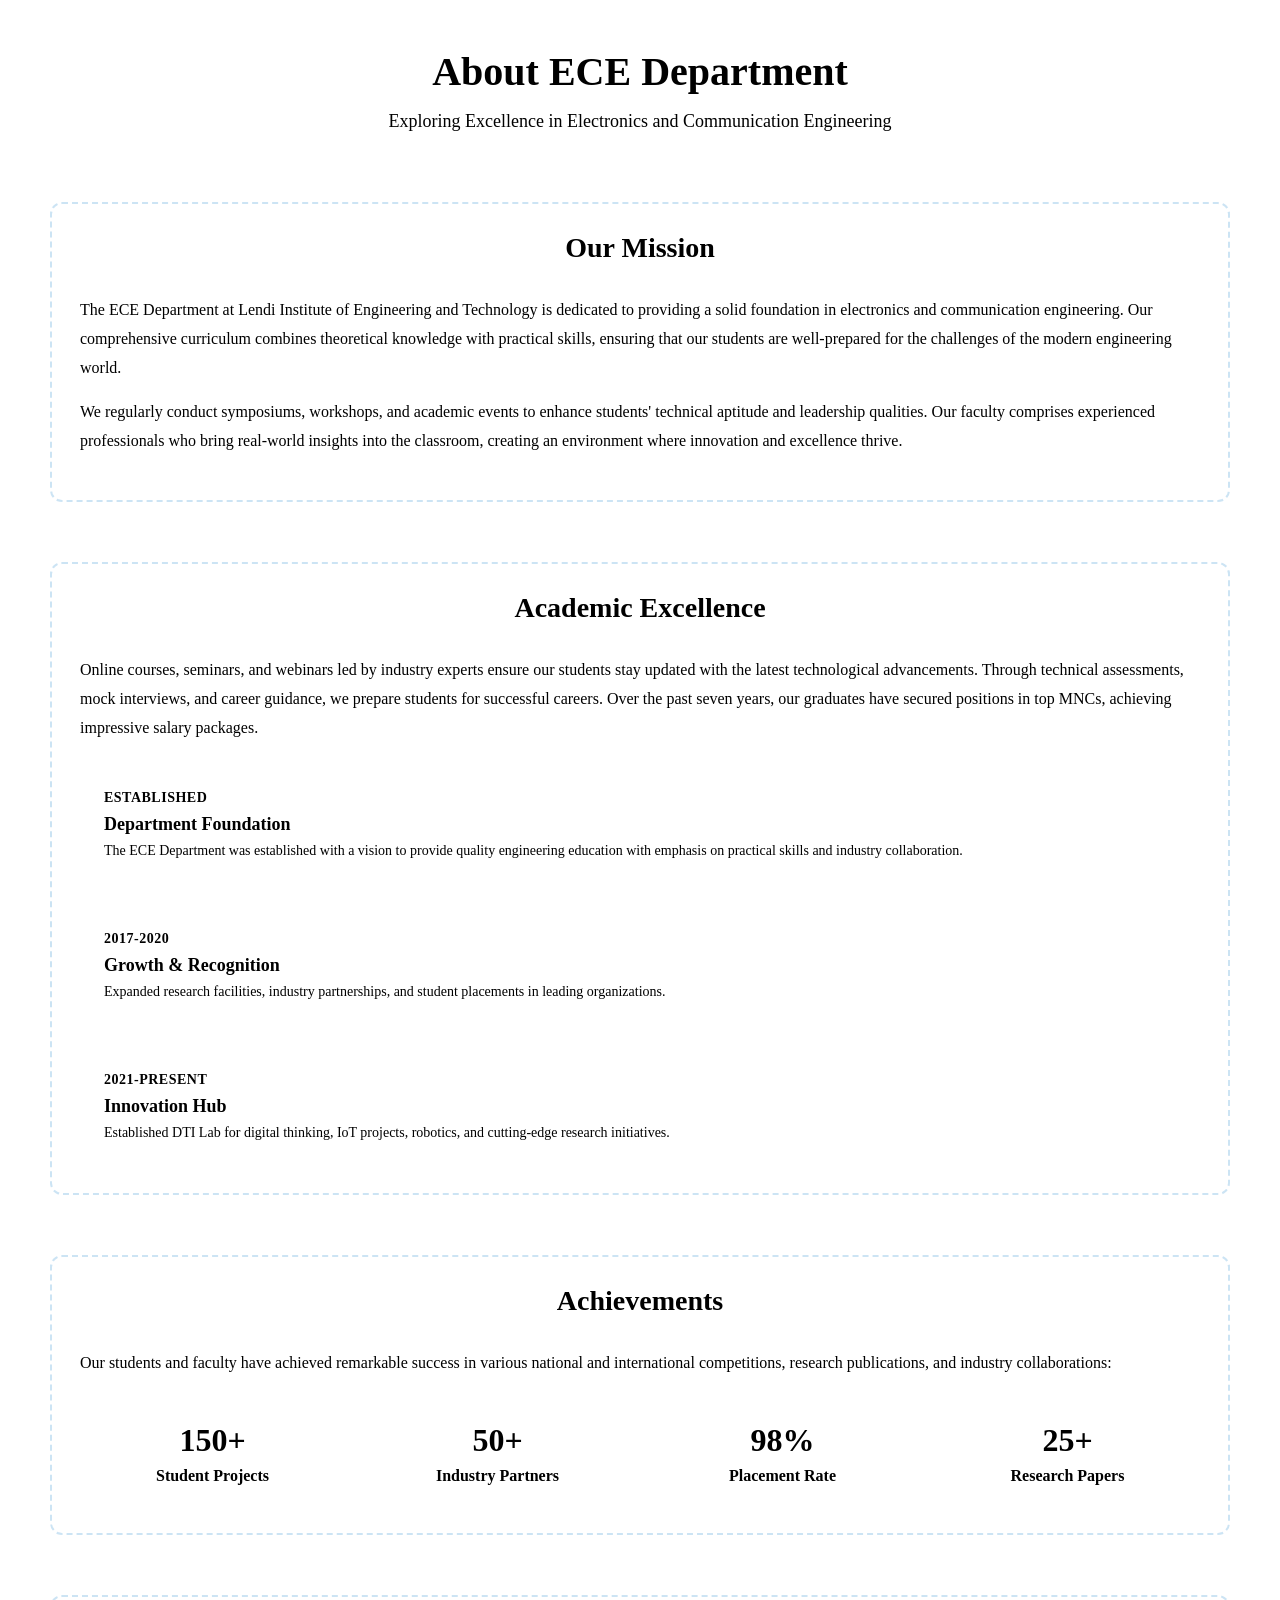
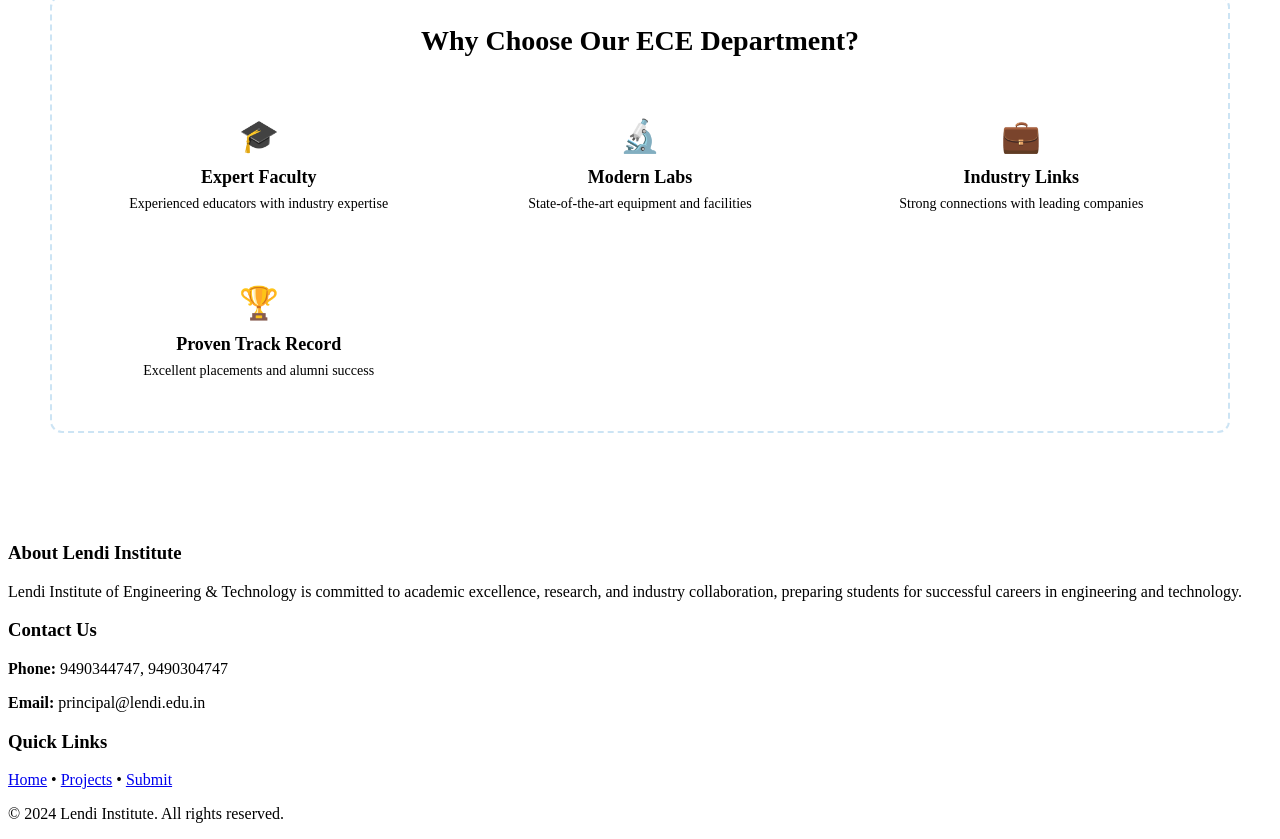
==== about.html @ 86495c18 "Add files via upload" ====
<!doctype html>
<html lang="en">
<head>
	<meta charset="utf-8">
	<meta name="viewport" content="width=device-width, initial-scale=1">
	<title>About Us | DTI Lab – Lendi Institute</title>
	<link href="https://fonts.googleapis.com/css2?family=Inter:wght@300;400;500;600;700;800&display=swap" rel="stylesheet">
	<link rel="stylesheet" href="CSS/style.css">
	<style>
		main {
			margin-top: 70px;
		}

		.container {
			max-width: 1200px;
			margin: 0 auto;
			padding: 40px 20px;
		}

		.page-header {
			text-align: center;
			margin-bottom: 60px;
		}

		.page-title {
			font-size: 40px;
			font-weight: 800;
			color: var(--primary);
			margin: 0 0 16px;
		}

		.page-subtitle {
			font-size: 18px;
			color: var(--muted);
			margin: 0;
			max-width: 600px;
			margin-left: auto;
			margin-right: auto;
		}

		.section {
			margin-bottom: 60px;
		}

		.section-title {
			font-size: 28px;
			font-weight: 800;
			color: var(--primary);
			margin: 0 0 20px;
			text-align: center;
			position: relative;
			padding-bottom: 12px;
		}
		
		.section-title::after {
			content: '';
			position: absolute;
			bottom: 0;
			left: 50%;
			transform: translateX(-50%);
			width: 60px;
			height: 4px;
			background: var(--accent);
			border-radius: 2px;
		}

		.framed-section {
			background: var(--card-bg);
			border-radius: 16px;
			padding: 40px;
			margin-bottom: 40px;
			box-shadow: var(--shadow-md);
			border: 1px solid var(--border);
			position: relative;
		}
		
		.framed-section::before {
			content: '';
			position: absolute;
			top: 10px;
			left: 10px;
			right: 10px;
			bottom: 10px;
			border: 2px dashed rgba(0, 119, 200, 0.2);
			border-radius: 12px;
			pointer-events: none;
		}

		.section-text {
			font-size: 16px;
			line-height: 1.8;
			color: var(--text-dark);
			margin-bottom: 16px;
		}

		.timeline {
			display: grid;
			gap: 24px;
			margin-top: 24px;
		}

		.timeline-item {
			background: var(--card-bg);
			padding: 24px;
			border-radius: 10px;
			border-left: 4px solid var(--accent);
			box-shadow: var(--shadow-sm);
		}

		.timeline-year {
			font-size: 14px;
			font-weight: 700;
			color: var(--accent);
			text-transform: uppercase;
			letter-spacing: 0.5px;
			margin-bottom: 8px;
		}

		.timeline-title {
			font-size: 18px;
			font-weight: 700;
			color: var(--primary);
			margin: 0 0 8px;
		}

		.timeline-desc {
			font-size: 14px;
			color: var(--muted);
			margin: 0;
		}

		@media (max-width: 768px) {
			main {
				margin-top: 60px;
			}

			.container {
				padding: 24px 16px;
			}

			.page-title {
				font-size: 28px;
			}

			.page-subtitle {
				font-size: 16px;
			}

			.section-title {
				font-size: 22px;
			}
		}
	</style>
</head>
<body>

	<main class="container">
		<div class="page-header">
			<h1 class="page-title">About ECE Department</h1>
			<p class="page-subtitle">Exploring Excellence in Electronics and Communication Engineering</p>
		</div>

		<section class="section framed-section">
			<h2 class="section-title">Our Mission</h2>
			<div style="position: relative; z-index: 1;">
				<p class="section-text text-center">
					The ECE Department at Lendi Institute of Engineering and Technology is dedicated to providing a solid foundation in electronics and communication engineering. Our comprehensive curriculum combines theoretical knowledge with practical skills, ensuring that our students are well-prepared for the challenges of the modern engineering world.
				</p>
				<p class="section-text text-center">
					We regularly conduct symposiums, workshops, and academic events to enhance students' technical aptitude and leadership qualities. Our faculty comprises experienced professionals who bring real-world insights into the classroom, creating an environment where innovation and excellence thrive.
				</p>
			</div>
		</section>

		<section class="section framed-section">
			<h2 class="section-title">Academic Excellence</h2>
			<div style="position: relative; z-index: 1;">
				<p class="section-text text-center">
					Online courses, seminars, and webinars led by industry experts ensure our students stay updated with the latest technological advancements. Through technical assessments, mock interviews, and career guidance, we prepare students for successful careers. Over the past seven years, our graduates have secured positions in top MNCs, achieving impressive salary packages.
				</p>
				<div class="timeline">
					<div class="timeline-item">
						<div class="timeline-year">Established</div>
						<h3 class="timeline-title">Department Foundation</h3>
						<p class="timeline-desc">The ECE Department was established with a vision to provide quality engineering education with emphasis on practical skills and industry collaboration.</p>
					</div>
					<div class="timeline-item">
						<div class="timeline-year">2017-2020</div>
						<h3 class="timeline-title">Growth & Recognition</h3>
						<p class="timeline-desc">Expanded research facilities, industry partnerships, and student placements in leading organizations.</p>
					</div>
					<div class="timeline-item">
						<div class="timeline-year">2021-Present</div>
						<h3 class="timeline-title">Innovation Hub</h3>
						<p class="timeline-desc">Established DTI Lab for digital thinking, IoT projects, robotics, and cutting-edge research initiatives.</p>
					</div>
				</div>
			</div>
		</section>

		<section class="section framed-section">
			<h2 class="section-title">Achievements</h2>
			<div style="position: relative; z-index: 1;">
				<p class="section-text text-center">
					Our students and faculty have achieved remarkable success in various national and international competitions, research publications, and industry collaborations:
				</p>
				<div style="display: grid; grid-template-columns: repeat(auto-fit, minmax(250px, 1fr)); gap: 20px; margin-top: 24px;">
					<div style="background: var(--bg); padding: 20px; border-radius: 10px; text-align: center; border: 1px solid var(--border);">
						<div style="font-size: 32px; font-weight: 800; color: var(--accent);">150+</div>
						<p style="color: var(--text-dark); margin: 8px 0 0; font-weight: 600;">Student Projects</p>
					</div>
					<div style="background: var(--bg); padding: 20px; border-radius: 10px; text-align: center; border: 1px solid var(--border);">
						<div style="font-size: 32px; font-weight: 800; color: var(--accent);">50+</div>
						<p style="color: var(--text-dark); margin: 8px 0 0; font-weight: 600;">Industry Partners</p>
					</div>
					<div style="background: var(--bg); padding: 20px; border-radius: 10px; text-align: center; border: 1px solid var(--border);">
						<div style="font-size: 32px; font-weight: 800; color: var(--accent);">98%</div>
						<p style="color: var(--text-dark); margin: 8px 0 0; font-weight: 600;">Placement Rate</p>
					</div>
					<div style="background: var(--bg); padding: 20px; border-radius: 10px; text-align: center; border: 1px solid var(--border);">
						<div style="font-size: 32px; font-weight: 800; color: var(--accent);">25+</div>
						<p style="color: var(--text-dark); margin: 8px 0 0; font-weight: 600;">Research Papers</p>
					</div>
				</div>
			</div>
		</section>

		<section class="section framed-section">
			<h2 class="section-title">Why Choose Our ECE Department?</h2>
			<div style="position: relative; z-index: 1;">
				<div style="display: grid; grid-template-columns: repeat(auto-fit, minmax(280px, 1fr)); gap: 24px; margin-top: 24px;">
					<div style="background: var(--bg); padding: 24px; border-radius: 10px; box-shadow: var(--shadow-sm); border: 1px solid var(--border); text-align: center;">
						<div style="font-size: 32px; margin-bottom: 12px;">🎓</div>
						<h3 style="font-size: 18px; font-weight: 700; color: var(--primary); margin: 0 0 8px;">Expert Faculty</h3>
						<p style="color: var(--muted); margin: 0; font-size: 14px;">Experienced educators with industry expertise</p>
					</div>
					<div style="background: var(--bg); padding: 24px; border-radius: 10px; box-shadow: var(--shadow-sm); border: 1px solid var(--border); text-align: center;">
						<div style="font-size: 32px; margin-bottom: 12px;">🔬</div>
						<h3 style="font-size: 18px; font-weight: 700; color: var(--primary); margin: 0 0 8px;">Modern Labs</h3>
						<p style="color: var(--muted); margin: 0; font-size: 14px;">State-of-the-art equipment and facilities</p>
					</div>
					<div style="background: var(--bg); padding: 24px; border-radius: 10px; box-shadow: var(--shadow-sm); border: 1px solid var(--border); text-align: center;">
						<div style="font-size: 32px; margin-bottom: 12px;">💼</div>
						<h3 style="font-size: 18px; font-weight: 700; color: var(--primary); margin: 0 0 8px;">Industry Links</h3>
						<p style="color: var(--muted); margin: 0; font-size: 14px;">Strong connections with leading companies</p>
					</div>
					<div style="background: var(--bg); padding: 24px; border-radius: 10px; box-shadow: var(--shadow-sm); border: 1px solid var(--border); text-align: center;">
						<div style="font-size: 32px; margin-bottom: 12px;">🏆</div>
						<h3 style="font-size: 18px; font-weight: 700; color: var(--primary); margin: 0 0 8px;">Proven Track Record</h3>
						<p style="color: var(--muted); margin: 0; font-size: 14px;">Excellent placements and alumni success</p>
					</div>
				</div>
			</div>
		</section>
	</main>

	<!-- Footer -->
	<footer>
		<div class="footer-container">
			<div class="footer-content">
				<div class="footer-section">
					<h3>About Lendi Institute</h3>
					<p>Lendi Institute of Engineering & Technology is committed to academic excellence, research, and industry collaboration, preparing students for successful careers in engineering and technology.</p>
				</div>
				<div class="footer-section">
					<h3>Contact Us</h3>
					<p><strong>Phone:</strong> 9490344747, 9490304747</p>
					<p><strong>Email:</strong> principal@lendi.edu.in</p>
				</div>
				<div class="footer-section">
					<h3>Quick Links</h3>
					<p><a href="index.html">Home</a> • <a href="projects.html">Projects</a> • <a href="submit.html">Submit</a></p>
				</div>
			</div>
			<div class="footer-bottom">
				<p>&copy; 2024 Lendi Institute. All rights reserved.</p>
			</div>
		</div>
	</footer>

	<!-- Load Header Dynamically -->
	<script src="js/header-loader.js"></script>
</body>
</html>
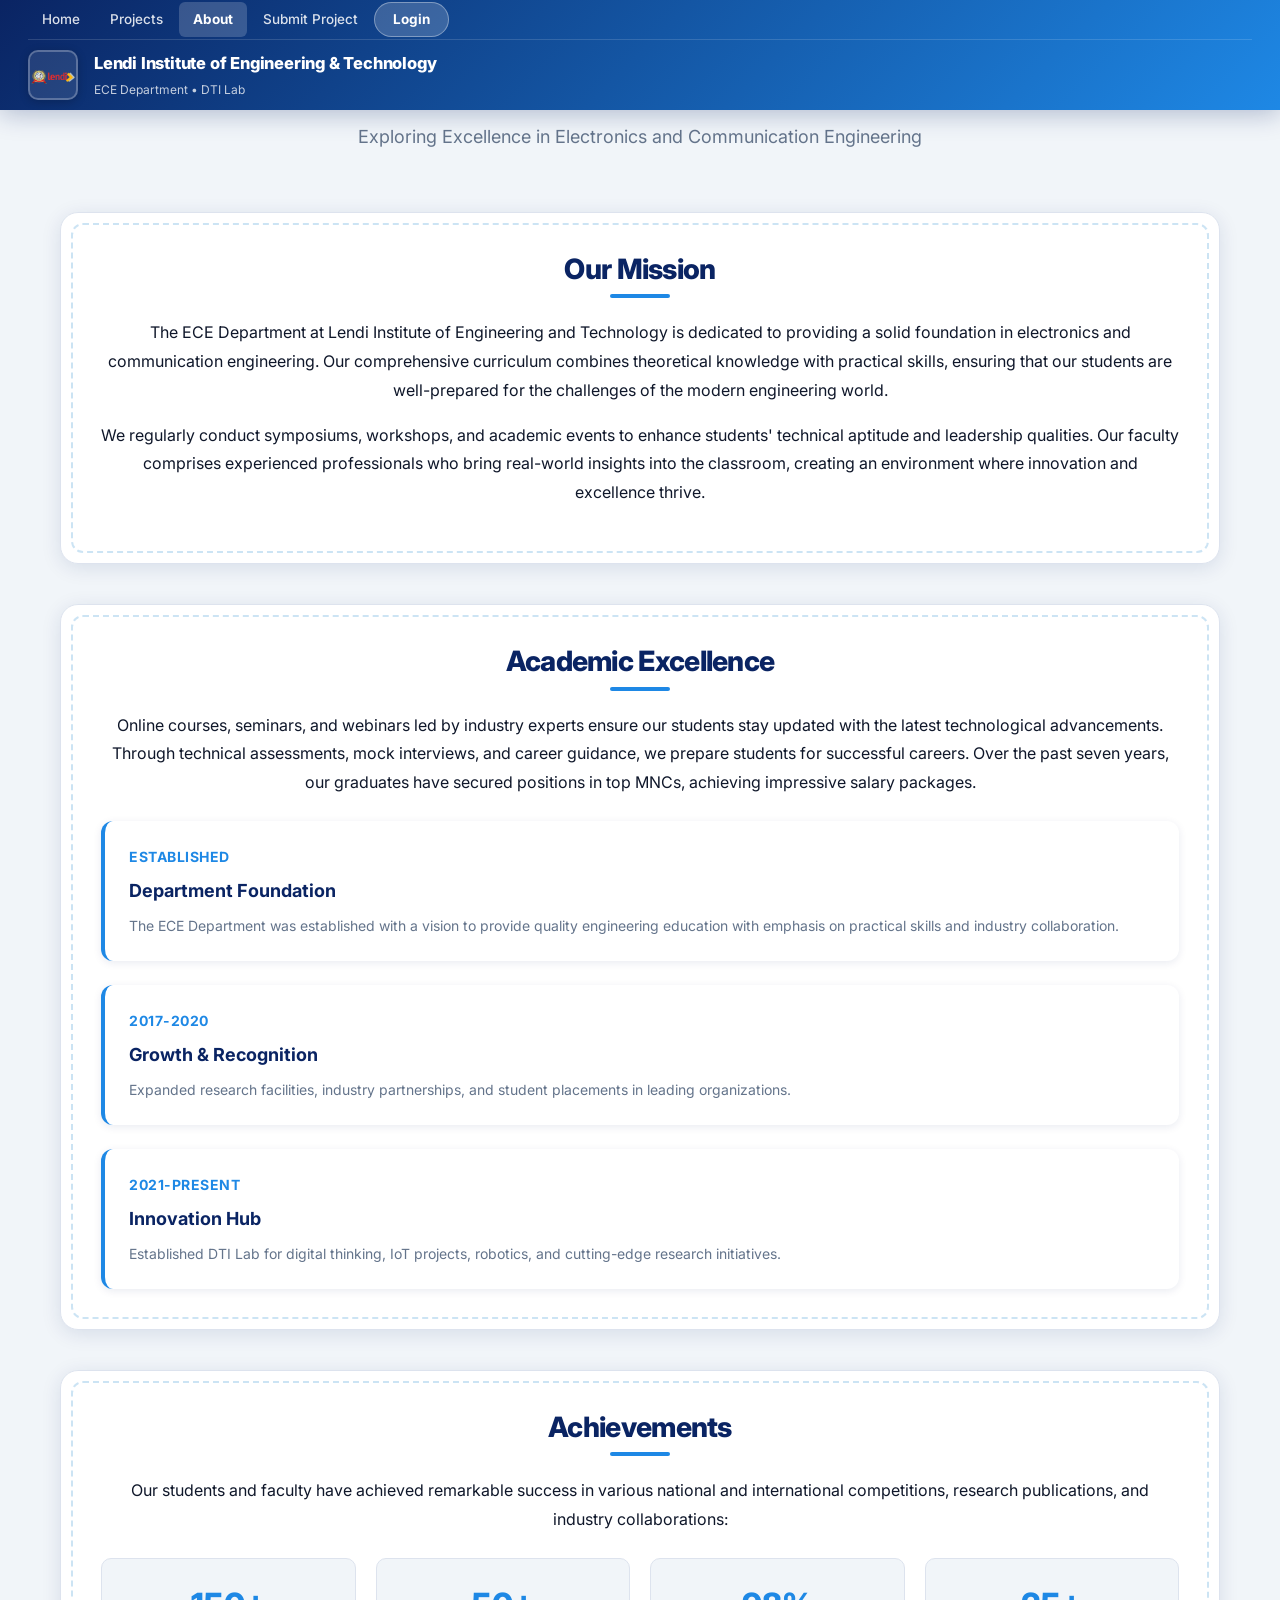
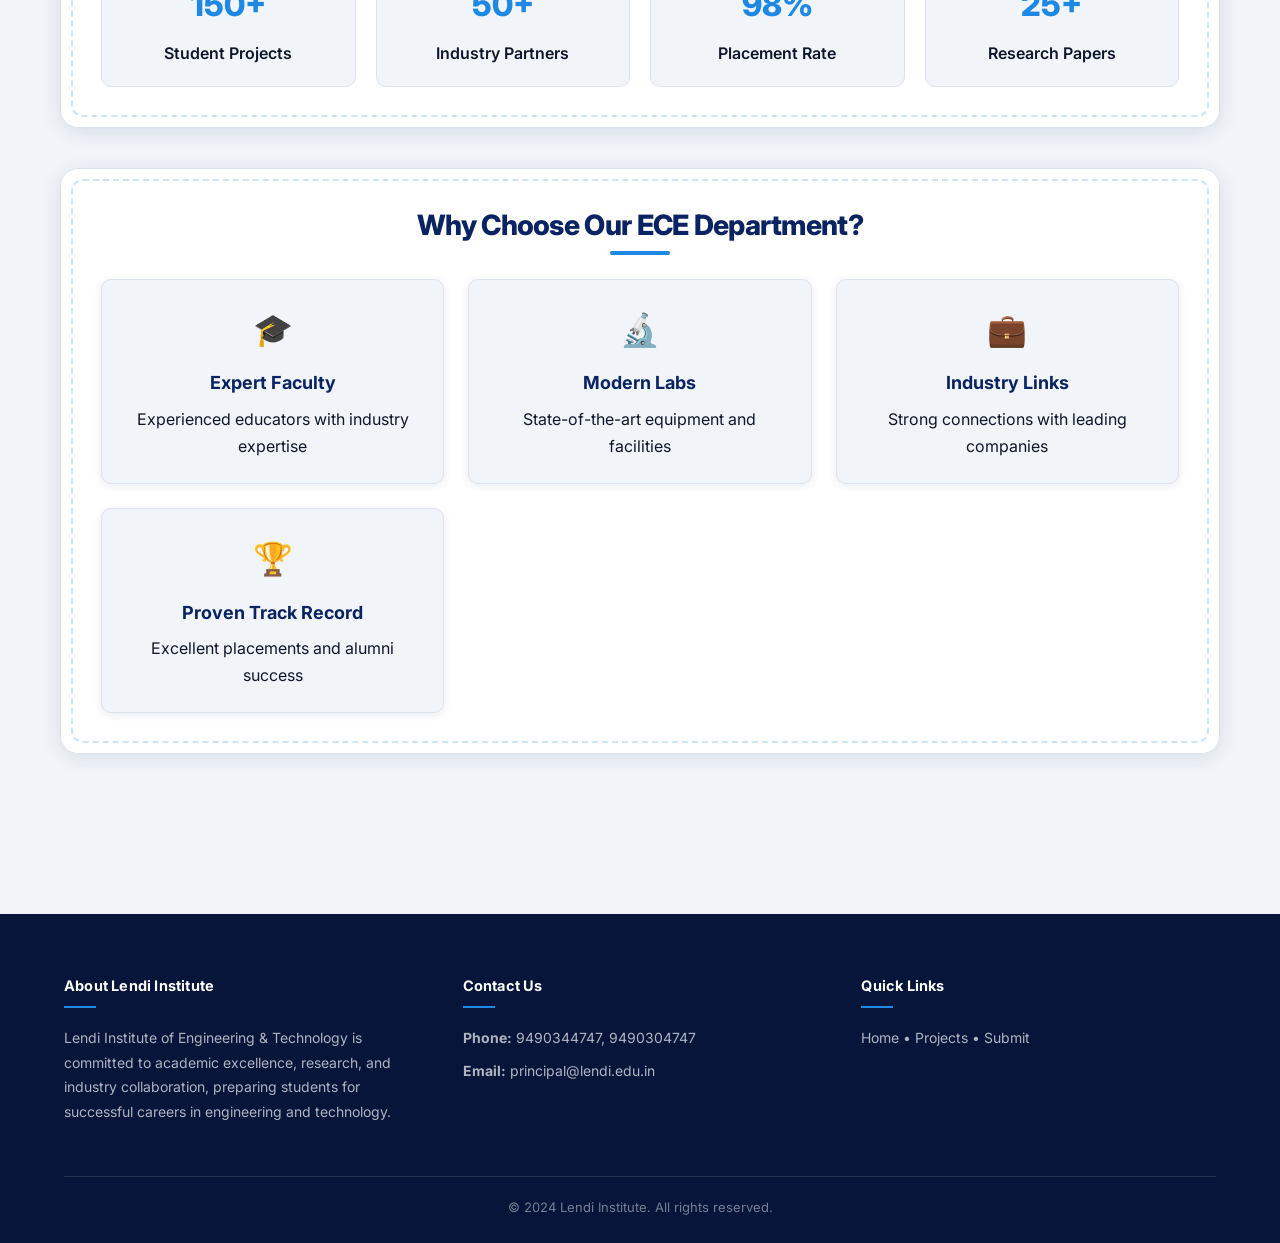
==== commit cb8142ce: "updated website changes" ====
--- a/about.html
+++ b/about.html
@@ -3,154 +3,12 @@
 <head>
 	<meta charset="utf-8">
 	<meta name="viewport" content="width=device-width, initial-scale=1">
+	<meta name="theme-color" content="#003366">
+	<link rel="manifest" href="manifest.json">
+	<link rel="apple-touch-icon" href="logo.webp">
 	<title>About Us | DTI Lab – Lendi Institute</title>
 	<link href="https://fonts.googleapis.com/css2?family=Inter:wght@300;400;500;600;700;800&display=swap" rel="stylesheet">
-	<link rel="stylesheet" href="CSS/style.css">
-	<style>
-		main {
-			margin-top: 70px;
-		}
-
-		.container {
-			max-width: 1200px;
-			margin: 0 auto;
-			padding: 40px 20px;
-		}
-
-		.page-header {
-			text-align: center;
-			margin-bottom: 60px;
-		}
-
-		.page-title {
-			font-size: 40px;
-			font-weight: 800;
-			color: var(--primary);
-			margin: 0 0 16px;
-		}
-
-		.page-subtitle {
-			font-size: 18px;
-			color: var(--muted);
-			margin: 0;
-			max-width: 600px;
-			margin-left: auto;
-			margin-right: auto;
-		}
-
-		.section {
-			margin-bottom: 60px;
-		}
-
-		.section-title {
-			font-size: 28px;
-			font-weight: 800;
-			color: var(--primary);
-			margin: 0 0 20px;
-			text-align: center;
-			position: relative;
-			padding-bottom: 12px;
-		}
-		
-		.section-title::after {
-			content: '';
-			position: absolute;
-			bottom: 0;
-			left: 50%;
-			transform: translateX(-50%);
-			width: 60px;
-			height: 4px;
-			background: var(--accent);
-			border-radius: 2px;
-		}
-
-		.framed-section {
-			background: var(--card-bg);
-			border-radius: 16px;
-			padding: 40px;
-			margin-bottom: 40px;
-			box-shadow: var(--shadow-md);
-			border: 1px solid var(--border);
-			position: relative;
-		}
-		
-		.framed-section::before {
-			content: '';
-			position: absolute;
-			top: 10px;
-			left: 10px;
-			right: 10px;
-			bottom: 10px;
-			border: 2px dashed rgba(0, 119, 200, 0.2);
-			border-radius: 12px;
-			pointer-events: none;
-		}
-
-		.section-text {
-			font-size: 16px;
-			line-height: 1.8;
-			color: var(--text-dark);
-			margin-bottom: 16px;
-		}
-
-		.timeline {
-			display: grid;
-			gap: 24px;
-			margin-top: 24px;
-		}
-
-		.timeline-item {
-			background: var(--card-bg);
-			padding: 24px;
-			border-radius: 10px;
-			border-left: 4px solid var(--accent);
-			box-shadow: var(--shadow-sm);
-		}
-
-		.timeline-year {
-			font-size: 14px;
-			font-weight: 700;
-			color: var(--accent);
-			text-transform: uppercase;
-			letter-spacing: 0.5px;
-			margin-bottom: 8px;
-		}
-
-		.timeline-title {
-			font-size: 18px;
-			font-weight: 700;
-			color: var(--primary);
-			margin: 0 0 8px;
-		}
-
-		.timeline-desc {
-			font-size: 14px;
-			color: var(--muted);
-			margin: 0;
-		}
-
-		@media (max-width: 768px) {
-			main {
-				margin-top: 60px;
-			}
-
-			.container {
-				padding: 24px 16px;
-			}
-
-			.page-title {
-				font-size: 28px;
-			}
-
-			.page-subtitle {
-				font-size: 16px;
-			}
-
-			.section-title {
-				font-size: 22px;
-			}
-		}
-	</style>
+	<link rel="stylesheet" href="style.css">
 </head>
 <body>
 
@@ -162,7 +20,7 @@
 
 		<section class="section framed-section">
 			<h2 class="section-title">Our Mission</h2>
-			<div style="position: relative; z-index: 1;">
+			<div>
 				<p class="section-text text-center">
 					The ECE Department at Lendi Institute of Engineering and Technology is dedicated to providing a solid foundation in electronics and communication engineering. Our comprehensive curriculum combines theoretical knowledge with practical skills, ensuring that our students are well-prepared for the challenges of the modern engineering world.
 				</p>
@@ -174,7 +32,7 @@
 
 		<section class="section framed-section">
 			<h2 class="section-title">Academic Excellence</h2>
-			<div style="position: relative; z-index: 1;">
+			<div>
 				<p class="section-text text-center">
 					Online courses, seminars, and webinars led by industry experts ensure our students stay updated with the latest technological advancements. Through technical assessments, mock interviews, and career guidance, we prepare students for successful careers. Over the past seven years, our graduates have secured positions in top MNCs, achieving impressive salary packages.
 				</p>
@@ -200,26 +58,26 @@
 
 		<section class="section framed-section">
 			<h2 class="section-title">Achievements</h2>
-			<div style="position: relative; z-index: 1;">
+			<div>
 				<p class="section-text text-center">
 					Our students and faculty have achieved remarkable success in various national and international competitions, research publications, and industry collaborations:
 				</p>
-				<div style="display: grid; grid-template-columns: repeat(auto-fit, minmax(250px, 1fr)); gap: 20px; margin-top: 24px;">
-					<div style="background: var(--bg); padding: 20px; border-radius: 10px; text-align: center; border: 1px solid var(--border);">
-						<div style="font-size: 32px; font-weight: 800; color: var(--accent);">150+</div>
-						<p style="color: var(--text-dark); margin: 8px 0 0; font-weight: 600;">Student Projects</p>
+				<div class="achievements-grid">
+					<div class="achievement-card">
+						<div class="achievement-num">150+</div>
+						<p class="achievement-lbl">Student Projects</p>
 					</div>
-					<div style="background: var(--bg); padding: 20px; border-radius: 10px; text-align: center; border: 1px solid var(--border);">
-						<div style="font-size: 32px; font-weight: 800; color: var(--accent);">50+</div>
-						<p style="color: var(--text-dark); margin: 8px 0 0; font-weight: 600;">Industry Partners</p>
+					<div class="achievement-card">
+						<div class="achievement-num">50+</div>
+						<p class="achievement-lbl">Industry Partners</p>
 					</div>
-					<div style="background: var(--bg); padding: 20px; border-radius: 10px; text-align: center; border: 1px solid var(--border);">
-						<div style="font-size: 32px; font-weight: 800; color: var(--accent);">98%</div>
-						<p style="color: var(--text-dark); margin: 8px 0 0; font-weight: 600;">Placement Rate</p>
+					<div class="achievement-card">
+						<div class="achievement-num">98%</div>
+						<p class="achievement-lbl">Placement Rate</p>
 					</div>
-					<div style="background: var(--bg); padding: 20px; border-radius: 10px; text-align: center; border: 1px solid var(--border);">
-						<div style="font-size: 32px; font-weight: 800; color: var(--accent);">25+</div>
-						<p style="color: var(--text-dark); margin: 8px 0 0; font-weight: 600;">Research Papers</p>
+					<div class="achievement-card">
+						<div class="achievement-num">25+</div>
+						<p class="achievement-lbl">Research Papers</p>
 					</div>
 				</div>
 			</div>
@@ -227,27 +85,27 @@
 
 		<section class="section framed-section">
 			<h2 class="section-title">Why Choose Our ECE Department?</h2>
-			<div style="position: relative; z-index: 1;">
-				<div style="display: grid; grid-template-columns: repeat(auto-fit, minmax(280px, 1fr)); gap: 24px; margin-top: 24px;">
-					<div style="background: var(--bg); padding: 24px; border-radius: 10px; box-shadow: var(--shadow-sm); border: 1px solid var(--border); text-align: center;">
-						<div style="font-size: 32px; margin-bottom: 12px;">🎓</div>
-						<h3 style="font-size: 18px; font-weight: 700; color: var(--primary); margin: 0 0 8px;">Expert Faculty</h3>
-						<p style="color: var(--muted); margin: 0; font-size: 14px;">Experienced educators with industry expertise</p>
+			<div>
+				<div class="why-choose-grid">
+					<div class="why-choose-card">
+						<div class="why-choose-icon">🎓</div>
+						<h3 class="why-choose-title">Expert Faculty</h3>
+						<p class="why-choose-desc">Experienced educators with industry expertise</p>
 					</div>
-					<div style="background: var(--bg); padding: 24px; border-radius: 10px; box-shadow: var(--shadow-sm); border: 1px solid var(--border); text-align: center;">
-						<div style="font-size: 32px; margin-bottom: 12px;">🔬</div>
-						<h3 style="font-size: 18px; font-weight: 700; color: var(--primary); margin: 0 0 8px;">Modern Labs</h3>
-						<p style="color: var(--muted); margin: 0; font-size: 14px;">State-of-the-art equipment and facilities</p>
+					<div class="why-choose-card">
+						<div class="why-choose-icon">🔬</div>
+						<h3 class="why-choose-title">Modern Labs</h3>
+						<p class="why-choose-desc">State-of-the-art equipment and facilities</p>
 					</div>
-					<div style="background: var(--bg); padding: 24px; border-radius: 10px; box-shadow: var(--shadow-sm); border: 1px solid var(--border); text-align: center;">
-						<div style="font-size: 32px; margin-bottom: 12px;">💼</div>
-						<h3 style="font-size: 18px; font-weight: 700; color: var(--primary); margin: 0 0 8px;">Industry Links</h3>
-						<p style="color: var(--muted); margin: 0; font-size: 14px;">Strong connections with leading companies</p>
+					<div class="why-choose-card">
+						<div class="why-choose-icon">💼</div>
+						<h3 class="why-choose-title">Industry Links</h3>
+						<p class="why-choose-desc">Strong connections with leading companies</p>
 					</div>
-					<div style="background: var(--bg); padding: 24px; border-radius: 10px; box-shadow: var(--shadow-sm); border: 1px solid var(--border); text-align: center;">
-						<div style="font-size: 32px; margin-bottom: 12px;">🏆</div>
-						<h3 style="font-size: 18px; font-weight: 700; color: var(--primary); margin: 0 0 8px;">Proven Track Record</h3>
-						<p style="color: var(--muted); margin: 0; font-size: 14px;">Excellent placements and alumni success</p>
+					<div class="why-choose-card">
+						<div class="why-choose-icon">🏆</div>
+						<h3 class="why-choose-title">Proven Track Record</h3>
+						<p class="why-choose-desc">Excellent placements and alumni success</p>
 					</div>
 				</div>
 			</div>
@@ -279,6 +137,6 @@
 	</footer>
 
 	<!-- Load Header Dynamically -->
-	<script src="js/header-loader.js"></script>
+	<script src="header-loader.js"></script>
 </body>
 </html>
--- a/style.css
+++ b/style.css
@@ -0,0 +1,914 @@
+@import url('https://fonts.googleapis.com/css2?family=Inter:ital,wght@0,300;0,400;0,500;0,600;0,700;0,800;0,900;1,400&display=swap');
+
+/* ==============================
+   DESIGN TOKENS
+============================== */
+:root {
+  --primary:      #0a2463;
+  --primary-dark: #061539;
+  --accent:       #1e88e5;
+  --accent-dark:  #1565c0;
+  --accent-light: #42a5f5;
+  --success:      #00897b;
+  --error:        #c62828;
+  --warning:      #f57c00;
+  --muted:        #64748b;
+  --text-dark:    #0f172a;
+  --text-mid:     #334155;
+  --bg:           #f1f5f9;
+  --bg-alt:       #e8edf5;
+  --card-bg:      #ffffff;
+  --border:       #dde3ee;
+  --border-light: #eef1f7;
+
+  --shadow-xs: 0 1px 3px rgba(10,36,99,.06);
+  --shadow-sm: 0 2px 8px rgba(10,36,99,.09);
+  --shadow-md: 0 4px 20px rgba(10,36,99,.11);
+  --shadow-lg: 0 8px 32px rgba(10,36,99,.15);
+  --shadow-xl: 0 16px 52px rgba(10,36,99,.2);
+
+  --grad-primary: linear-gradient(135deg,#0a2463 0%,#1e88e5 100%);
+  --grad-accent:  linear-gradient(135deg,#1565c0 0%,#42a5f5 100%);
+  --grad-card:    linear-gradient(145deg,#fff 0%,#f8faff 100%);
+
+  --r-sm:   6px;
+  --r-md:   12px;
+  --r-lg:   18px;
+  --r-xl:   28px;
+  --r-full: 9999px;
+}
+
+/* ==============================
+   RESET
+============================== */
+*,*::before,*::after{box-sizing:border-box;margin:0;padding:0}
+html{scroll-behavior:smooth}
+body{font-family:'Inter',system-ui,sans-serif;color:var(--text-dark);background:var(--bg);line-height:1.65;-webkit-font-smoothing:antialiased}
+a{color:inherit;text-decoration:none}
+img{max-width:100%;height:auto;display:block}
+
+/* ==============================
+   ANIMATIONS
+============================== */
+@keyframes fadeUp{from{opacity:0;transform:translateY(28px)}to{opacity:1;transform:translateY(0)}}
+@keyframes scaleIn{from{opacity:0;transform:scale(.94)}to{opacity:1;transform:scale(1)}}
+@keyframes shimmer{0%{background-position:-200% center}100%{background-position:200% center}}
+
+main{animation:fadeUp .65s cubic-bezier(.16,1,.3,1) both}
+
+/* ==============================
+   HEADER
+============================== */
+.site-header{
+  position:fixed;top:0;left:0;right:0;z-index:1000;
+  background:var(--grad-primary);
+  box-shadow:0 4px 24px rgba(10,36,99,.28);
+}
+.header-container{
+  max-width:1280px;margin:0 auto;padding:0 28px;
+  display:flex;flex-direction:column;
+}
+
+/* Nav bar (top strip) */
+.top-navbar{
+  display:flex;align-items:center;
+  border-bottom:1px solid rgba(255,255,255,.14);
+  height:40px;
+}
+.top-nav-menu{
+  display:flex;list-style:none;gap:2px;
+  align-items:center;width:100%;
+}
+.top-nav-menu .nav-link{
+  color:rgba(255,255,255,.85);font-size:13.5px;font-weight:500;
+  padding:6px 14px;border-radius:var(--r-sm);
+  transition:all .2s;white-space:nowrap;
+}
+.top-nav-menu .nav-link:hover,
+.top-nav-menu .nav-link.active{
+  background:rgba(255,255,255,.18);color:#fff;
+}
+.top-nav-menu .btn-login{
+  margin-left:auto;
+  background:rgba(255,255,255,.18);
+  border:1.5px solid rgba(255,255,255,.35);
+  color:#fff;font-weight:700;padding:5px 18px;
+  border-radius:var(--r-full);
+}
+.top-nav-menu .btn-login:hover{background:rgba(255,255,255,.3)}
+.btn-logout{color:#fca5a5!important}
+.btn-logout:hover{background:rgba(239,68,68,.25)!important;color:#fff!important}
+
+/* Brand row */
+.brand{
+  display:flex;align-items:center;gap:16px;
+  padding:10px 0;flex:1;
+}
+.logo{
+  width:50px;height:50px;flex-shrink:0;
+  border-radius:10px;overflow:hidden;
+  border:2px solid rgba(255,255,255,.25);
+  background:rgba(255,255,255,.1);
+  box-shadow:0 2px 10px rgba(0,0,0,.2);
+}
+.logo-img{width:100%;height:100%;object-fit:contain}
+.brand-text{display:flex;flex-direction:column;gap:2px}
+.college-name{font-size:16.5px;font-weight:800;color:#fff;letter-spacing:-.2px;margin:0}
+.college-tagline{font-size:12px;color:rgba(255,255,255,.76);margin:0}
+.navbar{display:flex;align-items:center}
+.nav-menu{display:flex;list-style:none;gap:4px;align-items:center}
+.nav-link{
+  color:rgba(255,255,255,.85);padding:8px 16px;
+  border-radius:var(--r-sm);font-weight:500;font-size:14px;
+  display:block;transition:all .2s;
+}
+.nav-link:hover{background:rgba(255,255,255,.16);color:#fff}
+.nav-link.active{background:rgba(255,255,255,.22);color:#fff;font-weight:700}
+
+/* Mobile hamburger */
+.mobile-menu-btn{
+  display:none;flex-direction:column;background:none;border:none;
+  cursor:pointer;gap:5px;padding:8px;margin-left:12px;
+}
+.mobile-menu-btn span{
+  width:24px;height:2px;background:rgba(255,255,255,.9);
+  border-radius:2px;transition:all .3s;display:block;
+}
+.mobile-menu-btn.active span:nth-child(1){transform:rotate(45deg) translateY(10px)}
+.mobile-menu-btn.active span:nth-child(2){opacity:0}
+.mobile-menu-btn.active span:nth-child(3){transform:rotate(-45deg) translateY(-10px)}
+
+/* ==============================
+   MAIN OFFSET
+============================== */
+main{margin-top:115px;min-height:calc(100vh - 115px)}
+
+/* ==============================
+   SITE TITLE BANNER
+============================== */
+.site-title-section{
+  background:var(--grad-primary);
+  padding:60px 24px;text-align:center;color:#fff;
+  position:relative;overflow:hidden;
+}
+.site-title-section::before{
+  content:'';position:absolute;top:-80px;right:-80px;
+  width:340px;height:340px;border-radius:50%;
+  background:rgba(255,255,255,.05);
+}
+.site-title-section::after{
+  content:'';position:absolute;bottom:-60px;left:-40px;
+  width:260px;height:260px;border-radius:50%;
+  background:rgba(255,255,255,.04);
+}
+.site-title-container{max-width:820px;margin:0 auto;position:relative;z-index:1}
+.main-title{
+  font-size:46px;font-weight:900;margin:0 0 14px;
+  letter-spacing:-1.8px;line-height:1.12;
+  background:linear-gradient(135deg,#fff 0%,rgba(255,255,255,.8) 100%);
+  -webkit-background-clip:text;-webkit-text-fill-color:transparent;background-clip:text;
+}
+.main-subtitle{
+  font-size:17px;font-weight:400;color:rgba(255,255,255,.8);
+  margin:0;letter-spacing:.3px;
+}
+
+/* Stats strip inside title section */
+.stats-strip{
+  display:flex;justify-content:center;gap:48px;
+  margin-top:40px;flex-wrap:wrap;
+}
+.stat-item{text-align:center}
+.stat-num{font-size:36px;font-weight:900;color:#fff;display:block;line-height:1}
+.stat-lbl{font-size:13px;color:rgba(255,255,255,.72);margin-top:4px;font-weight:500}
+
+/* ==============================
+   HERO SECTION
+============================== */
+.hero-section{
+  position:relative;width:100%;
+  min-height:480px;max-height:580px;
+  background:var(--grad-primary);overflow:hidden;
+  display:flex;align-items:center;justify-content:center;
+}
+.hero-background{
+  position:absolute;inset:0;width:100%;height:100%;
+  object-fit:cover;object-position:center;z-index:1;
+}
+.hero-section::after{
+  content:'';position:absolute;inset:0;z-index:2;
+  background:linear-gradient(135deg,rgba(6,21,57,.78) 0%,rgba(30,136,229,.45) 100%);
+}
+.hero-content{
+  position:relative;z-index:3;text-align:center;
+  color:#fff;padding:48px 24px;max-width:820px;
+  animation:scaleIn .8s cubic-bezier(.16,1,.3,1) both;
+}
+.hero-title{
+  font-size:42px;font-weight:900;margin:0 0 14px;
+  letter-spacing:-1.4px;line-height:1.15;
+}
+.hero-subtitle{
+  font-size:17px;color:rgba(255,255,255,.85);margin:0 0 34px;
+}
+.hero-cta{
+  display:flex;gap:16px;justify-content:center;flex-wrap:wrap;
+}
+
+/* Buttons */
+.btn-primary,.btn-secondary{
+  padding:14px 34px;border-radius:var(--r-full);border:none;
+  font-weight:700;font-size:15px;cursor:pointer;
+  display:inline-flex;align-items:center;gap:8px;
+  transition:all .25s cubic-bezier(.4,0,.2,1);letter-spacing:.1px;
+}
+.btn-primary{
+  background:var(--accent);color:#fff;
+  box-shadow:0 4px 18px rgba(30,136,229,.42);
+}
+.btn-primary:hover{
+  background:var(--accent-dark);transform:translateY(-3px);
+  box-shadow:0 8px 26px rgba(30,136,229,.55);
+}
+.btn-secondary{
+  background:rgba(255,255,255,.16);color:#fff;
+  border:2px solid rgba(255,255,255,.45);backdrop-filter:blur(8px);
+}
+.btn-secondary:hover{
+  background:rgba(255,255,255,.26);border-color:rgba(255,255,255,.65);
+  transform:translateY(-3px);
+}
+
+/* ==============================
+   SECTIONS SHARED
+============================== */
+.section-content{max-width:1200px;margin:0 auto;padding:0 24px}
+.section-title{
+  font-size:34px;font-weight:800;color:var(--primary);
+  margin:0 0 16px;letter-spacing:-.7px;line-height:1.2;
+}
+.section-subtitle{
+  font-size:15.5px;color:var(--muted);margin:0 0 16px;
+  line-height:1.75;max-width:800px;
+}
+.text-center{text-align:center}
+.text-center .section-subtitle{margin-left:auto;margin-right:auto}
+.section-eyebrow{
+  font-size:12px;font-weight:700;letter-spacing:2px;
+  text-transform:uppercase;color:var(--accent);margin:0 0 12px;
+}
+.mt-40{margin-top:40px}
+.mt-60{margin-top:60px}
+
+/* ==============================
+   ABOUT SECTION
+============================== */
+.about-section{padding:90px 0;background:var(--bg)}
+.about-card{
+  background:var(--card-bg);border-radius:var(--r-xl);
+  padding:56px 52px;box-shadow:var(--shadow-lg);
+  max-width:900px;margin:0 auto;
+  border:1px solid var(--border-light);position:relative;overflow:hidden;
+}
+.about-card::before{
+  content:'';position:absolute;top:0;left:0;right:0;height:5px;
+  background:var(--grad-primary);
+}
+.about-card blockquote{
+  border-left:4px solid var(--accent);padding-left:20px;
+  font-size:16px;font-style:italic;color:var(--primary);
+  font-weight:600;margin-top:24px;
+}
+
+/* ==============================
+   FEATURES SECTION
+============================== */
+.features-section{padding:90px 0;background:#f7f9fc}
+.features-grid{
+  display:grid;grid-template-columns:repeat(auto-fit,minmax(280px,1fr));
+  gap:24px;margin-top:52px;
+}
+.feature-card{
+  background:var(--grad-card);border-radius:var(--r-lg);
+  padding:36px 28px;text-align:center;
+  border:1px solid var(--border);box-shadow:var(--shadow-sm);
+  display:flex;flex-direction:column;gap:14px;
+  position:relative;overflow:hidden;
+  transition:all .32s cubic-bezier(.4,0,.2,1);
+}
+.feature-card::after{
+  content:'';position:absolute;bottom:0;left:0;right:0;height:3px;
+  background:var(--grad-accent);transform:scaleX(0);transform-origin:left;
+  transition:transform .32s ease;
+}
+.feature-card:hover::after{transform:scaleX(1)}
+.feature-card:hover{transform:translateY(-10px);box-shadow:var(--shadow-xl);border-color:#c7ddf7}
+.feature-icon{
+  width:64px;height:64px;margin:0 auto;
+  background:var(--grad-primary);border-radius:var(--r-md);
+  display:flex;align-items:center;justify-content:center;
+  font-size:28px;box-shadow:0 4px 14px rgba(30,136,229,.35);
+}
+.feature-title{font-size:17px;font-weight:700;color:var(--primary);margin:0}
+.feature-desc{font-size:14px;color:var(--muted);margin:0;line-height:1.7}
+
+/* ==============================
+   HIGHLIGHTS
+============================== */
+.highlights-section{
+  padding:48px 40px;
+  background:linear-gradient(135deg,#eef6ff 0%,#f0f7ff 100%);
+  border-radius:var(--r-xl);margin:56px 0;
+  border:1px solid #c9e2ff;border-left:5px solid var(--accent);
+}
+.highlights-list{
+  display:grid;grid-template-columns:repeat(auto-fit,minmax(240px,1fr));
+  gap:14px;margin-top:28px;
+}
+.highlight-item{
+  display:flex;align-items:center;gap:12px;
+  padding:14px 18px;background:#fff;
+  border-radius:var(--r-md);font-size:14px;
+  color:var(--text-mid);font-weight:500;
+  box-shadow:var(--shadow-xs);border:1px solid var(--border-light);
+  transition:all .2s;
+}
+.highlight-item:hover{border-color:var(--accent-light);box-shadow:var(--shadow-sm);transform:translateX(4px)}
+
+/* ==============================
+   STATS SECTION
+============================== */
+.stats-section{background:var(--grad-primary);padding:32px 24px}
+.stats-strip{
+  display:flex;justify-content:center;gap:56px;flex-wrap:wrap;
+  padding:0 24px;
+}
+
+/* ==============================
+   FACULTY DASHBOARD
+============================== */
+.dashboard-header{
+  display:flex;justify-content:space-between;align-items:center;
+  margin-bottom:40px;flex-wrap:wrap;gap:20px;
+}
+.dashboard-title{font-size:32px;font-weight:800;color:var(--primary);margin:0 0 8px}
+.dashboard-subtitle{font-size:16px;color:var(--muted);margin:0}
+.user-info{display:flex;align-items:center;gap:12px;font-size:14px;color:var(--muted)}
+.stats-grid{display:grid;grid-template-columns:repeat(auto-fit,minmax(240px,1fr));gap:24px;margin-bottom:40px}
+.stat-card{background:linear-gradient(135deg,var(--primary),var(--accent));color:#fff;padding:32px 24px;border-radius:12px;box-shadow:var(--shadow-md)}
+.stat-value{font-size:48px;font-weight:800;margin-bottom:8px;line-height:1}
+.stat-label{font-size:16px;font-weight:500;opacity:.9}
+.controls-bar{display:flex;justify-content:space-between;align-items:center;margin-bottom:24px;flex-wrap:wrap;gap:16px;background:var(--card-bg);padding:16px 24px;border-radius:12px;box-shadow:var(--shadow-sm);border:1px solid var(--border)}
+.search-box{display:flex;gap:12px;flex:1;max-width:500px}
+.search-box input,.search-box select{flex:1;padding:10px 16px;border-radius:8px;border:1px solid var(--border);background:var(--bg);font-family:inherit;font-size:14px}
+.filter-buttons{display:flex;gap:8px}
+.table-container{background:var(--card-bg);border-radius:12px;border:1px solid var(--border);overflow:hidden;box-shadow:var(--shadow-sm)}
+.projects-table{width:100%;border-collapse:collapse}
+.projects-table th,.projects-table td{padding:16px;text-align:left;border-bottom:1px solid var(--border-light)}
+.projects-table th{background:#f8fafc;font-weight:600;color:var(--primary);font-size:14px}
+.projects-table tr:hover{background:#f8fafc}
+.btn-review{background:var(--accent);color:#fff;border:none;padding:8px 16px;border-radius:6px;font-size:13px;cursor:pointer}
+.btn-review:hover{background:var(--accent-dark)}
+.status-badge{display:inline-block;padding:4px 12px;border-radius:20px;font-size:12px;font-weight:600;text-transform:uppercase}
+.status-pending{background:#fef3c7;color:#d97706}
+.status-approved{background:#d1fae5;color:#065f46}
+.status-rejected{background:#fee2e2;color:#dc2626}
+.charts-section{margin-top:40px}
+.charts-section h3{font-size:24px;font-weight:700;color:var(--primary);margin-bottom:24px}
+.charts-grid{display:grid;grid-template-columns:repeat(auto-fit,minmax(400px,1fr));gap:24px}
+.chart-card{background:var(--card-bg);padding:24px;border-radius:12px;border:1px solid var(--border);box-shadow:var(--shadow-sm)}
+.chart-card h4{font-size:18px;font-weight:600;color:var(--primary);margin-bottom:16px}
+.modal{display:none;position:fixed;top:0;left:0;width:100%;height:100%;background:rgba(0,0,0,.5);z-index:1000}
+.modal-content{background:#fff;margin:5% auto;padding:0;border-radius:12px;width:90%;max-width:700px;max-height:80vh;overflow-y:auto}
+.modal-header{display:flex;justify-content:space-between;align-items:center;padding:24px;border-bottom:1px solid var(--border)}
+.modal-header h3{margin:0;font-size:20px;color:var(--primary)}
+.modal-close{background:none;border:none;font-size:24px;cursor:pointer;color:var(--muted)}
+.modal-body{padding:24px}
+.modal-footer{display:flex;gap:12px;justify-content:flex-end;padding:24px;border-top:1px solid var(--border)}
+.btn-success{background:#10b981;color:#fff;border:none;padding:10px 20px;border-radius:6px;cursor:pointer}
+.btn-danger{background:#ef4444;color:#fff;border:none;padding:10px 20px;border-radius:6px;cursor:pointer}
+.detail-grid{display:grid;grid-template-columns:repeat(auto-fit,minmax(200px,1fr));gap:16px;margin:16px 0}
+.detail-item{font-size:14px}
+.project-description{margin:20px 0}
+.project-files{margin:20px 0}
+.file-link{color:var(--accent);text-decoration:none}
+.file-link:hover{text-decoration:underline}
+.faculty-section{padding:90px 0;background:#f7f9fc}
+.faculty-grid{
+  display:grid;grid-template-columns:repeat(auto-fit,minmax(300px,1fr));
+  gap:32px;margin-top:52px;max-width:900px;margin-left:auto;margin-right:auto;
+}
+.faculty-card{
+  background:var(--card-bg);border-radius:var(--r-lg);
+  padding:32px;text-align:center;
+  border:1px solid var(--border);box-shadow:var(--shadow-sm);
+  transition:all .32s cubic-bezier(.4,0,.2,1);
+}
+.faculty-card:hover{transform:translateY(-8px);box-shadow:var(--shadow-lg);border-color:#c7ddf7}
+.faculty-image-wrapper{
+  width:120px;height:120px;margin:0 auto 20px;
+  border-radius:50%;overflow:hidden;border:4px solid var(--accent-light);
+  box-shadow:0 4px 16px rgba(30,136,229,.25);
+}
+.faculty-image{
+  width:100%;height:100%;object-fit:cover;
+}
+.faculty-title{
+  font-size:12px;font-weight:700;letter-spacing:1.5px;
+  text-transform:uppercase;color:var(--accent);margin-bottom:8px;
+}
+.faculty-name{
+  font-size:20px;font-weight:800;color:var(--primary);
+  margin:0 0 6px;letter-spacing:-.3px;
+}
+.faculty-designation{
+  font-size:14px;color:var(--muted);margin:0;
+  font-weight:500;
+}
+
+/* ==============================
+   FOOTER
+============================== */
+footer{background:var(--primary-dark, #061539);color:#fff;padding:60px 0 24px;margin-top:80px}
+.footer-container{max-width:1200px;margin:0 auto;padding:0 24px}
+.footer-content{
+  display:grid;grid-template-columns:repeat(auto-fit,minmax(260px,1fr));
+  gap:44px;margin-bottom:44px;
+}
+.footer-section h3{
+  font-size:14.5px;font-weight:700;margin:0 0 18px;color:#fff;
+  position:relative;padding-bottom:10px;letter-spacing:.2px;
+}
+.footer-section h3::after{
+  content:'';position:absolute;bottom:0;left:0;
+  width:32px;height:2px;background:var(--accent);
+}
+.footer-section p{font-size:14px;color:rgba(255,255,255,.68);margin:8px 0;line-height:1.75}
+.footer-section a{color:rgba(255,255,255,.68);transition:color .2s}
+.footer-section a:hover{color:var(--accent-light)}
+.footer-bottom{
+  border-top:1px solid rgba(255,255,255,.12);
+  padding-top:20px;text-align:center;
+  font-size:13px;color:rgba(255,255,255,.45);
+}
+.social-links{display:flex;gap:10px;margin-top:16px}
+.social-links a{
+  width:36px;height:36px;border-radius:var(--r-sm);
+  background:rgba(255,255,255,.1);border:1px solid rgba(255,255,255,.15);
+  display:flex;align-items:center;justify-content:center;
+  font-weight:700;font-size:13px;color:#fff;transition:all .2s;
+}
+.social-links a:hover{background:var(--accent);border-color:var(--accent);transform:translateY(-2px)}
+
+/* ==============================
+   PAGE STYLES
+============================== */
+
+/* About Page */
+.page-header{text-align:center;margin-bottom:60px}
+.page-title{
+  font-size:40px;font-weight:800;color:var(--primary);
+  margin:0 0 16px;letter-spacing:-.7px;
+}
+.page-subtitle{
+  font-size:18px;color:var(--muted);margin:0;
+  max-width:600px;margin-left:auto;margin-right:auto;
+}
+.section{margin-bottom:60px}
+.section-title{
+  font-size:28px;font-weight:800;color:var(--primary);
+  margin:0 0 20px;text-align:center;position:relative;
+  padding-bottom:12px;
+}
+.section-title::after{
+  content:'';position:absolute;bottom:0;left:50%;
+  transform:translateX(-50%);width:60px;height:4px;
+  background:var(--accent);border-radius:2px;
+}
+.framed-section{
+  background:var(--card-bg);border-radius:var(--r-lg);
+  padding:40px;margin-bottom:40px;box-shadow:var(--shadow-md);
+  border:1px solid var(--border);position:relative;
+}
+.framed-section::before{
+  content:'';position:absolute;top:10px;left:10px;right:10px;bottom:10px;
+  border:2px dashed rgba(0,119,200,.2);border-radius:12px;pointer-events:none;
+}
+.section-text{
+  font-size:16px;line-height:1.8;color:var(--text-dark);margin-bottom:16px;
+}
+.timeline{display:grid;gap:24px;margin-top:24px}
+.timeline-item{
+  background:var(--card-bg);padding:24px;border-radius:var(--r-md);
+  border-left:4px solid var(--accent);box-shadow:var(--shadow-sm);
+}
+.timeline-year{
+  font-size:14px;font-weight:700;color:var(--accent);
+  text-transform:uppercase;letter-spacing:.5px;margin-bottom:8px;
+}
+.timeline-title{font-size:18px;font-weight:700;color:var(--primary);margin:0 0 8px}
+.timeline-desc{font-size:14px;color:var(--muted);margin:0}
+.achievements-grid{
+  display:grid;grid-template-columns:repeat(auto-fit,minmax(250px,1fr));
+  gap:20px;margin-top:24px;
+}
+.achievement-card{
+  background:var(--bg);padding:20px;border-radius:10px;
+  text-align:center;border:1px solid var(--border);
+}
+.achievement-num{font-size:32px;font-weight:800;color:var(--accent)}
+.achievement-lbl{color:var(--text-dark);margin:8px 0 0;font-weight:600}
+.why-choose-grid{
+  display:grid;grid-template-columns:repeat(auto-fit,minmax(280px,1fr));
+  gap:24px;margin-top:24px;
+}
+.why-choose-card{
+  background:var(--bg);padding:24px;border-radius:10px;
+  box-shadow:var(--shadow-sm);border:1px solid var(--border);
+  text-align:center;
+}
+.why-choose-icon{font-size:32px;margin-bottom:12px}
+.why-choose-title{
+  font-size:18px;font-weight:700;color:var(--primary);
+  margin:0 0 8px;
+}
+/* ==============================
+   NOTIFICATIONS
+============================== */
+.notifications-container{position:fixed;top:20px;right:20px;z-index:10000;max-width:400px}
+.notification{
+  background:#fff;border-radius:8px;box-shadow:0 4px 20px rgba(0,0,0,.15);
+  border-left:4px solid var(--accent);margin-bottom:12px;padding:16px 20px;
+  display:flex;align-items:center;justify-content:space-between;
+  animation:slideInRight .3s ease-out;opacity:0;transform:translateX(100%);
+  animation-fill-mode:forwards;
+}
+.notification-success{border-left-color:#10b981}
+.notification-error{border-left-color:#ef4444}
+.notification-warning{border-left-color:#f59e0b}
+.notification-info{border-left-color:var(--accent)}
+.notification-content{display:flex;align-items:center;gap:12px;flex:1}
+.notification-icon{
+  width:24px;height:24px;border-radius:50%;display:flex;
+  align-items:center;justify-content:center;font-weight:700;
+  color:#fff;font-size:14px;
+}
+.notification-success .notification-icon{background:#10b981}
+.notification-error .notification-icon{background:#ef4444}
+.notification-warning .notification-icon{background:#f59e0b}
+.notification-info .notification-icon{background:var(--accent)}
+.notification-message{flex:1;font-size:14px;color:#374151}
+.notification-close{
+  background:none;border:none;font-size:20px;color:#9ca3af;
+  cursor:pointer;padding:0;margin-left:12px;transition:color .2s;
+}
+.notification-close:hover{color:#6b7280}
+@keyframes slideInRight{
+  from{opacity:0;transform:translateX(100%)}
+  to{opacity:1;transform:translateX(0)}
+}
+.form-header{margin-bottom:40px;text-align:center}
+.form-title{
+  font-size:32px;font-weight:800;color:var(--primary);
+  margin:0 0 12px;letter-spacing:-.5px;
+}
+.form-subtitle{font-size:16px;color:var(--muted);margin:0}
+.form-card{
+  background:var(--card-bg);padding:32px;border-radius:var(--r-lg);
+  box-shadow:var(--shadow-md);border:1px solid var(--border);
+}
+.form-section{margin-bottom:32px}
+.form-section-title{
+  font-size:18px;font-weight:700;color:var(--primary);
+  margin:0 0 20px;border-bottom:2px solid var(--border-light);
+  padding-bottom:8px;
+}
+.form-row{
+  display:grid;grid-template-columns:1fr 1fr;gap:20px;
+}
+.form-row.full{grid-template-columns:1fr}
+.team-section{
+  background:var(--bg);padding:16px;border-radius:8px;
+  margin-top:12px;
+}
+.team-member{
+  display:grid;grid-template-columns:1.5fr 1fr auto;
+  gap:12px;margin-bottom:12px;align-items:flex-end;
+}
+.team-member input{width:100%}
+.btn-remove{
+  padding:10px 12px;background:var(--error);color:#fff;
+  border:none;border-radius:6px;cursor:pointer;
+  font-weight:600;font-size:13px;
+}
+.btn-add{
+  padding:10px 14px;background:var(--accent);color:#fff;
+  border:none;border-radius:8px;cursor:pointer;
+  font-weight:600;font-size:14px;margin-top:12px;
+}
+.form-actions{
+  display:grid;grid-template-columns:1fr 1fr;gap:12px;
+  margin-top:32px;
+}
+.btn-submit{
+  padding:12px 24px;background:linear-gradient(135deg,var(--primary),var(--accent));
+  color:#fff;border:none;border-radius:8px;font-weight:700;
+  font-size:14px;cursor:pointer;transition:all .2s;
+}
+.btn-submit:hover{transform:translateY(-2px);box-shadow:var(--shadow-lg)}
+.btn-cancel{
+  padding:12px 24px;background:var(--card-bg);color:var(--primary);
+  border:1px solid var(--border);border-radius:8px;
+  font-weight:700;font-size:14px;cursor:pointer;transition:all .2s;
+}
+.btn-cancel:hover{background:var(--bg)}
+.container{max-width:1200px;margin:0 auto;padding:40px 20px}
+
+/* Projects Page */
+.page-hero{
+  background:var(--grad-primary);padding:52px 24px;
+  text-align:center;color:#fff;position:relative;overflow:hidden;
+}
+.page-hero::before{
+  content:'';position:absolute;top:-60px;right:-60px;
+  width:280px;height:280px;border-radius:50%;background:rgba(255,255,255,.05);
+}
+.page-hero-title{
+  font-size:38px;font-weight:900;margin:0 0 10px;letter-spacing:-1.2px;
+}
+.page-hero-sub{font-size:16px;color:rgba(255,255,255,.8);margin:0}
+.projects-wrap{max-width:1200px;margin:0 auto;padding:48px 24px}
+.advanced-filters{background:var(--card-bg);padding:20px;border-radius:12px;border:1px solid var(--border);margin-bottom:24px}
+.filter-row{display:grid;grid-template-columns:2fr 1fr 1fr 1fr auto auto;gap:12px;align-items:center}
+.search-container{position:relative}
+.search-suggestions{position:absolute;top:100%;left:0;right:0;background:#fff;border:1px solid var(--border);border-radius:8px;box-shadow:var(--shadow-lg);z-index:100;max-height:200px;overflow-y:auto}
+.suggestion-item{padding:8px 12px;cursor:pointer;border-bottom:1px solid var(--border-light)}
+.suggestion-item:hover{background:var(--bg)}
+.recommendations-section{margin-bottom:32px}
+.recommendations-section h3{font-size:20px;font-weight:700;color:var(--primary);margin-bottom:16px}
+.recommendations-grid{display:grid;grid-template-columns:repeat(auto-fit,minmax(280px,1fr));gap:16px}
+.recommendation-card{background:var(--card-bg);padding:16px;border-radius:8px;border:1px solid var(--border);cursor:pointer;transition:all .2s}
+.recommendation-card:hover{transform:translateY(-2px);box-shadow:var(--shadow-md)}
+.recommendation-card h4{font-size:16px;font-weight:700;color:var(--primary);margin:0 0 4px}
+.recommendation-card p{font-size:14px;color:var(--muted);margin:0 0 8px}
+.tags{display:flex;gap:6px;flex-wrap:wrap}
+.tag{background:#e8f1ff;color:var(--accent-dark);padding:2px 8px;border-radius:12px;font-size:12px;font-weight:600}
+.filters{
+  display:flex;flex-wrap:wrap;gap:12px;align-items:center;
+  margin-bottom:36px;padding:18px 20px;background:var(--card-bg);
+  border-radius:var(--r-lg);box-shadow:var(--shadow-sm);
+  border:1px solid var(--border);
+}
+.select,.search{
+  padding:10px 14px;border-radius:var(--r-md);
+  border:1.5px solid var(--border);background:var(--bg);
+  font-family:inherit;font-size:14px;color:var(--text-dark);
+  transition:border-color .2s;
+}
+.select{min-width:180px}
+.search{flex:1;min-width:200px}
+.select:focus,.search:focus{
+  outline:none;border-color:var(--accent);
+  box-shadow:0 0 0 3px rgba(30,136,229,.1);
+}
+.add-btn{
+  background:var(--grad-primary);color:#fff;border:none;
+  padding:10px 22px;border-radius:var(--r-full);font-weight:700;
+  font-size:14px;cursor:pointer;transition:all .25s;
+  box-shadow:0 3px 12px rgba(10,36,99,.25);font-family:inherit;
+}
+.add-btn:hover{opacity:.92;transform:translateY(-2px);box-shadow:0 8px 22px rgba(10,36,99,.38)}
+.grid{
+  display:grid;grid-template-columns:repeat(auto-fill,minmax(320px,1fr));
+  gap:24px;
+}
+.card{
+  background:var(--card-bg);border-radius:var(--r-lg);
+  box-shadow:var(--shadow-sm);border:1px solid var(--border-light);
+  display:flex;flex-direction:column;position:relative;overflow:hidden;
+  transition:all .32s cubic-bezier(.4,0,.2,1);
+}
+.card::before{
+  content:'';position:absolute;top:0;left:0;right:0;height:3px;
+  background:var(--grad-accent);transform:scaleX(0);transform-origin:left;
+  transition:transform .32s ease;
+}
+.card:hover::before{transform:scaleX(1)}
+.card:hover{
+  transform:translateY(-8px);box-shadow:var(--shadow-xl);
+  border-color:#c7ddf7;
+}
+.card-img{
+  width:100%;height:180px;object-fit:cover;background:var(--bg-alt);
+}
+.card-body{padding:20px;flex:1;display:flex;flex-direction:column;gap:8px}
+.tag{
+  display:inline-block;background:#e8f1ff;color:var(--accent-dark);
+  padding:4px 12px;border-radius:var(--r-full);font-size:11px;
+  font-weight:700;letter-spacing:.6px;text-transform:uppercase;
+}
+.card-title{
+  font-size:16px;font-weight:800;color:var(--primary);margin:0;line-height:1.35;
+}
+.card-team{font-size:13px;color:var(--muted);font-weight:500;margin:0}
+.card-desc{
+  font-size:13.5px;color:var(--text-mid);display:-webkit-box;
+  -webkit-line-clamp:3;-webkit-box-orient:vertical;overflow:hidden;
+  line-height:1.6;margin:0;
+}
+.card-actions{
+  display:flex;gap:8px;flex-wrap:wrap;padding:16px 20px 20px;
+  border-top:1px solid var(--border-light);
+}
+.card-actions button{
+  padding:8px 16px;border-radius:var(--r-md);
+  border:1.5px solid var(--border);background:#fff;color:var(--primary);
+  font-weight:600;font-size:13px;cursor:pointer;transition:all .2s;
+  font-family:inherit;
+}
+.card-actions button:hover{
+  border-color:var(--accent);color:var(--accent);background:#f0f7ff;
+}
+.filter-btn{
+  padding:8px 16px;border-radius:var(--r-full);border:1.5px solid var(--border);
+  background:#fff;color:var(--text-mid);font-size:14px;font-weight:500;
+  cursor:pointer;transition:all .2s;
+}
+.filter-btn:hover,.filter-btn.active{
+  background:var(--accent);color:#fff;border-color:var(--accent);
+}
+.projects-grid{
+  display:grid;grid-template-columns:repeat(auto-fill,minmax(320px,1fr));
+  gap:28px;
+}
+.project-card{
+  background:var(--card-bg);border-radius:var(--r-lg);overflow:hidden;
+  box-shadow:var(--shadow-sm);border:1px solid var(--border);
+  transition:all .3s ease;
+}
+.project-card:hover{transform:translateY(-6px);box-shadow:var(--shadow-lg)}
+.project-image{
+  width:100%;height:200px;object-fit:cover;
+}
+.project-content{padding:24px}
+.project-title{font-size:18px;font-weight:700;color:var(--primary);margin:0 0 8px}
+.project-desc{font-size:14px;color:var(--muted);margin:0 0 16px;line-height:1.6}
+.project-meta{
+  display:flex;justify-content:space-between;align-items:center;
+  font-size:12px;color:var(--muted);font-weight:500;
+}
+.project-author,.project-date{display:flex;align-items:center;gap:4px}
+
+/* Submit Page */
+.form-header{margin-bottom:40px;text-align:center}
+.form-title{
+  font-size:32px;font-weight:800;color:var(--primary);
+  margin:0 0 12px;letter-spacing:-.5px;
+}
+.form-subtitle{font-size:16px;color:var(--muted);margin:0}
+.form-card{
+  background:var(--card-bg);padding:32px;border-radius:var(--r-lg);
+  box-shadow:var(--shadow-md);border:1px solid var(--border);
+}
+.form-section{margin-bottom:32px}
+.form-section-title{
+  font-size:18px;font-weight:700;color:var(--primary);
+  margin:0 0 20px;border-bottom:2px solid var(--border-light);
+  padding-bottom:8px;
+}
+.btn-submit{
+  width:100%;padding:14px;border-radius:var(--r-md);border:none;
+  background:var(--grad-primary);color:#fff;font-weight:700;
+  font-size:16px;cursor:pointer;transition:all .25s;
+  box-shadow:0 4px 14px rgba(10,36,99,.3);
+}
+.btn-submit:hover{opacity:.92;transform:translateY(-2px);box-shadow:0 8px 22px rgba(10,36,99,.38)}
+
+/* ==============================
+   FORM ELEMENTS
+============================== */
+.form-group{margin-bottom:22px}
+label{display:block;font-weight:600;margin-bottom:8px;color:var(--text-mid);font-size:14px}
+input[type=text],input[type=email],input[type=password],input[type=number],
+input[type=date],input[type=file],select,textarea{
+  width:100%;padding:11px 15px;
+  border-radius:var(--r-md);border:1.5px solid var(--border);
+  background:#fff;color:var(--text-dark);
+  font-family:inherit;font-size:14px;transition:all .2s;
+}
+input:focus,select:focus,textarea:focus{
+  outline:none;border-color:var(--accent);
+  box-shadow:0 0 0 3px rgba(30,136,229,.12);
+}
+textarea{resize:vertical;min-height:120px}
+.helper-text,.file-info{font-size:12.5px;color:var(--muted);margin-top:6px}
+
+/* Error/success */
+.error-message,.error{color:var(--error);font-size:13.5px;margin-top:6px}
+.success-message{color:var(--success);font-size:13.5px;margin-top:6px}
+
+/* ==============================
+   LOGIN PAGE
+============================== */
+.login-page{
+  min-height:100vh;display:flex;align-items:center;justify-content:center;
+  background:var(--grad-primary);padding:24px;margin-top:0!important;
+}
+.login-card{
+  background:var(--card-bg);border-radius:var(--r-xl);
+  padding:48px 44px;width:100%;max-width:440px;
+  box-shadow:var(--shadow-xl);
+  animation:scaleIn .55s cubic-bezier(.16,1,.3,1) both;
+}
+.login-logo{text-align:center;margin-bottom:32px}
+.login-logo img{width:64px;height:64px;border-radius:var(--r-md);margin:0 auto 12px}
+.login-title{font-size:24px;font-weight:800;color:var(--primary);margin:0 0 6px}
+.login-subtitle{font-size:14px;color:var(--muted);margin:0}
+.btn-submit-login{
+  width:100%;padding:13px;border-radius:var(--r-md);border:none;
+  background:var(--grad-primary);color:#fff;font-weight:700;
+  font-size:15px;cursor:pointer;transition:all .25s;
+  box-shadow:0 4px 14px rgba(10,36,99,.3);margin-top:8px;
+}
+.btn-submit-login:hover{opacity:.92;transform:translateY(-2px);box-shadow:0 8px 22px rgba(10,36,99,.38)}
+#error{
+  background:#fef2f2;color:var(--error);border:1px solid #fecaca;
+  border-radius:var(--r-md);padding:12px 16px;
+  font-size:14px;margin-bottom:16px;display:none;
+}
+
+/* ==============================
+   RESPONSIVE
+============================== */
+@media(max-width:768px){
+  main{margin-top:90px}
+  .site-title-section{padding:44px 16px}
+  .main-title{font-size:30px}
+  .main-subtitle{font-size:15px}
+  .stats-strip{gap:28px}
+  .stat-num{font-size:28px}
+  .hero-section{min-height:340px}
+  .hero-title{font-size:28px}
+  .hero-subtitle{font-size:15px}
+  .hero-cta{flex-direction:column;align-items:center}
+  .btn-primary,.btn-secondary{width:100%;max-width:280px}
+  .about-card{padding:32px 22px}
+  .highlights-section{padding:32px 22px}
+  .section-title{font-size:26px}
+  .features-grid{grid-template-columns:1fr;gap:16px}
+  .faculty-grid{grid-template-columns:1fr;gap:28px}
+  .footer-content{gap:28px}
+  .college-name{font-size:14px}
+  .college-tagline{font-size:11px}
+  .logo{width:44px;height:44px}
+  .top-nav-menu{
+    position:absolute;top:40px;left:0;right:0;
+    flex-direction:column;background:var(--primary-dark,#061539);
+    padding:10px;display:none;box-shadow:var(--shadow-lg);z-index:999;
+  }
+  .top-nav-menu.active{display:flex}
+  .mobile-menu-btn{display:flex}
+  .nav-link{text-align:left;padding:10px 12px;width:100%}
+  /* About page responsive */
+  .container{padding:24px 16px}
+  .page-title{font-size:28px}
+  .page-subtitle{font-size:16px}
+  .section-title{font-size:22px}
+  /* Projects page responsive */
+  .projects-wrap{padding:32px 16px}
+  .page-hero{padding:40px 16px}
+  .page-hero-title{font-size:28px}
+  .grid{grid-template-columns:1fr}
+  .filters{flex-direction:column}
+  .select,.search{width:100%}
+  .advanced-filters{padding:16px}
+  .filter-row{grid-template-columns:1fr;gap:8px}
+  .recommendations-grid{grid-template-columns:1fr}
+  /* Submit page responsive */
+  .container{padding:24px 16px}
+  .form-card{padding:20px}
+  .form-row{grid-template-columns:1fr}
+  .form-actions{grid-template-columns:1fr}
+  .team-member{grid-template-columns:1fr 1fr auto}
+}
+@media(max-width:480px){
+  .college-tagline{display:none}
+  .about-card{padding:24px 18px}
+  .highlights-section{padding:28px 18px}
+  .login-card{padding:36px 24px}
+  .footer-content{grid-template-columns:1fr;gap:20px}
+  /* Submit page responsive mobile */
+  .team-member{grid-template-columns:1fr;gap:8px}
+  .team-member input{width:100%}
+  .btn-remove{width:100%;margin-top:8px}
+@media(max-width:480px){
+  .college-tagline{display:none}
+  .about-card{padding:24px 18px}
+  .highlights-section{padding:28px 18px}
+  .login-card{padding:36px 24px}
+  .footer-content{grid-template-columns:1fr;gap:20px}
+}
+/* Accessibility */
+:focus-visible{outline:2px solid var(--accent);outline-offset:3px}
+button,a,input,select,textarea{transition:all .2s ease}
+.sr-only{position:absolute;width:1px;height:1px;padding:0;margin:-1px;overflow:hidden;clip:rect(0,0,0,0);white-space:nowrap;border-width:0}
